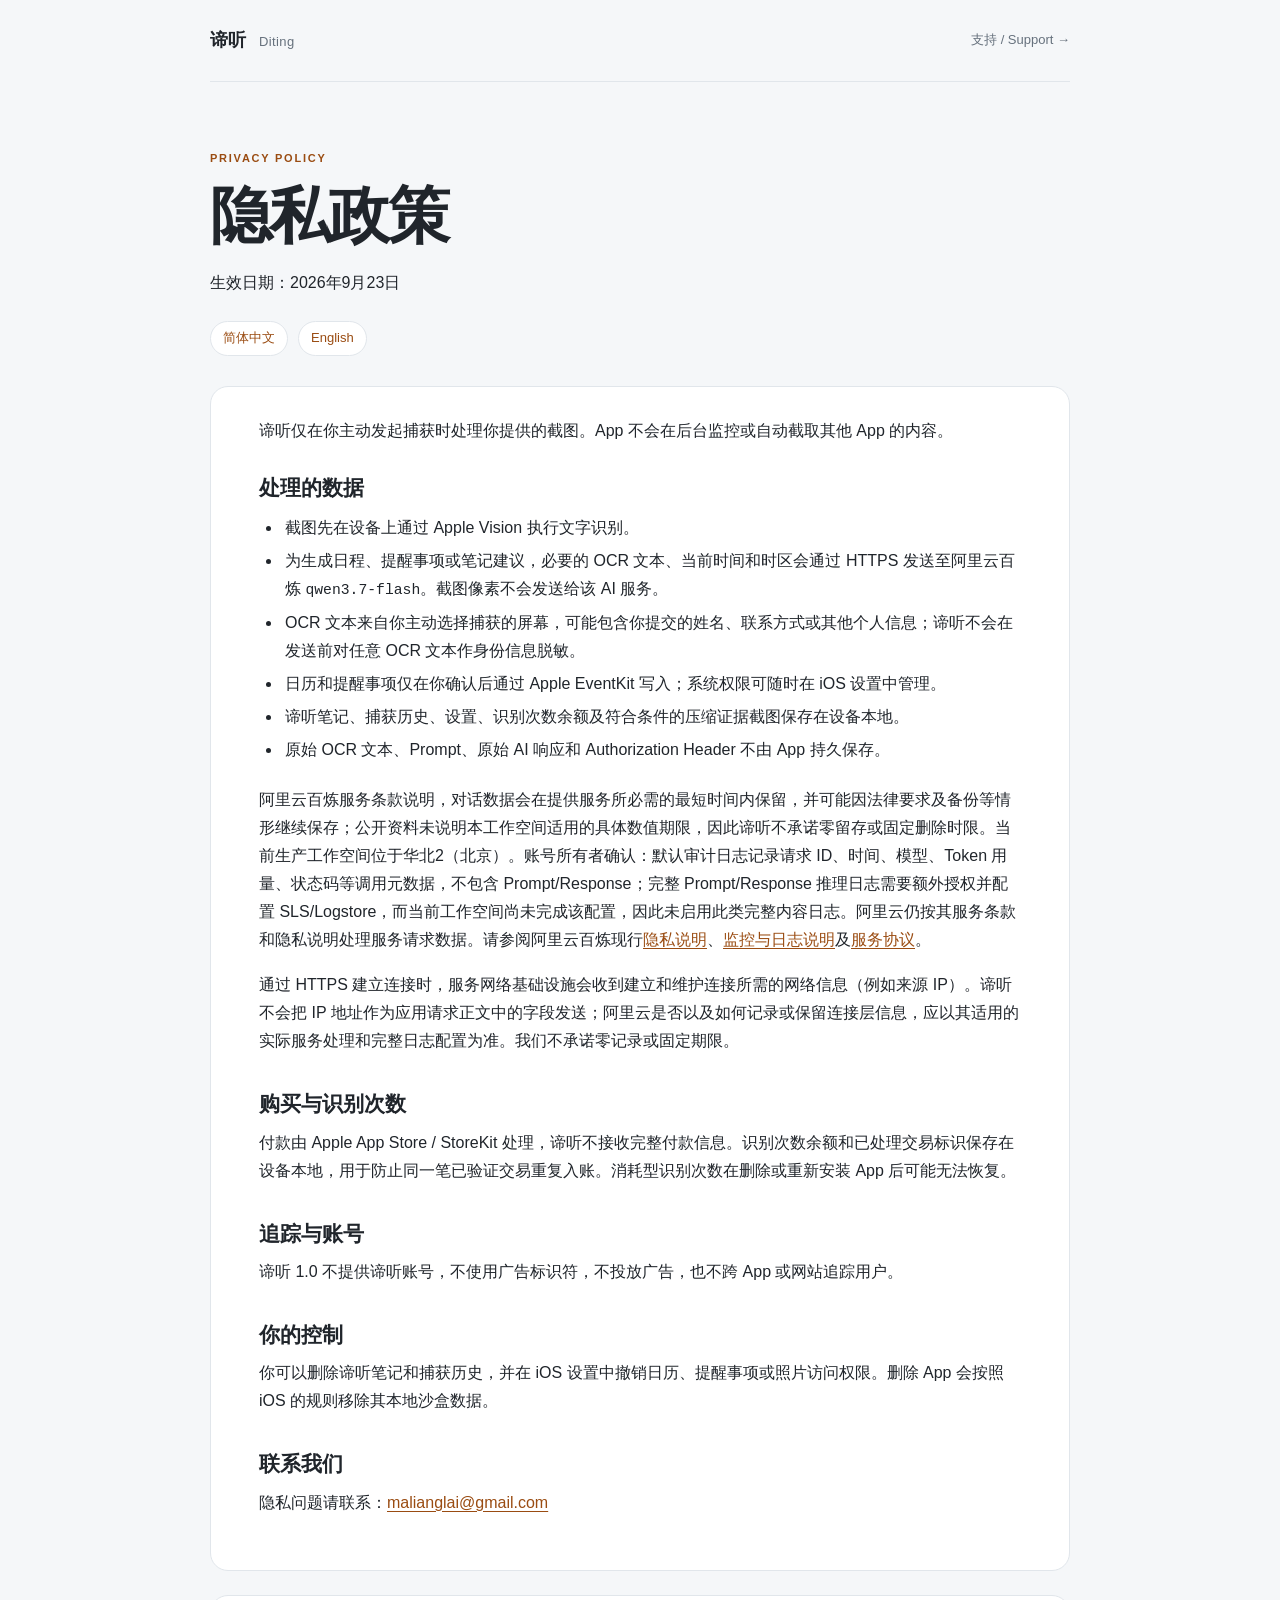
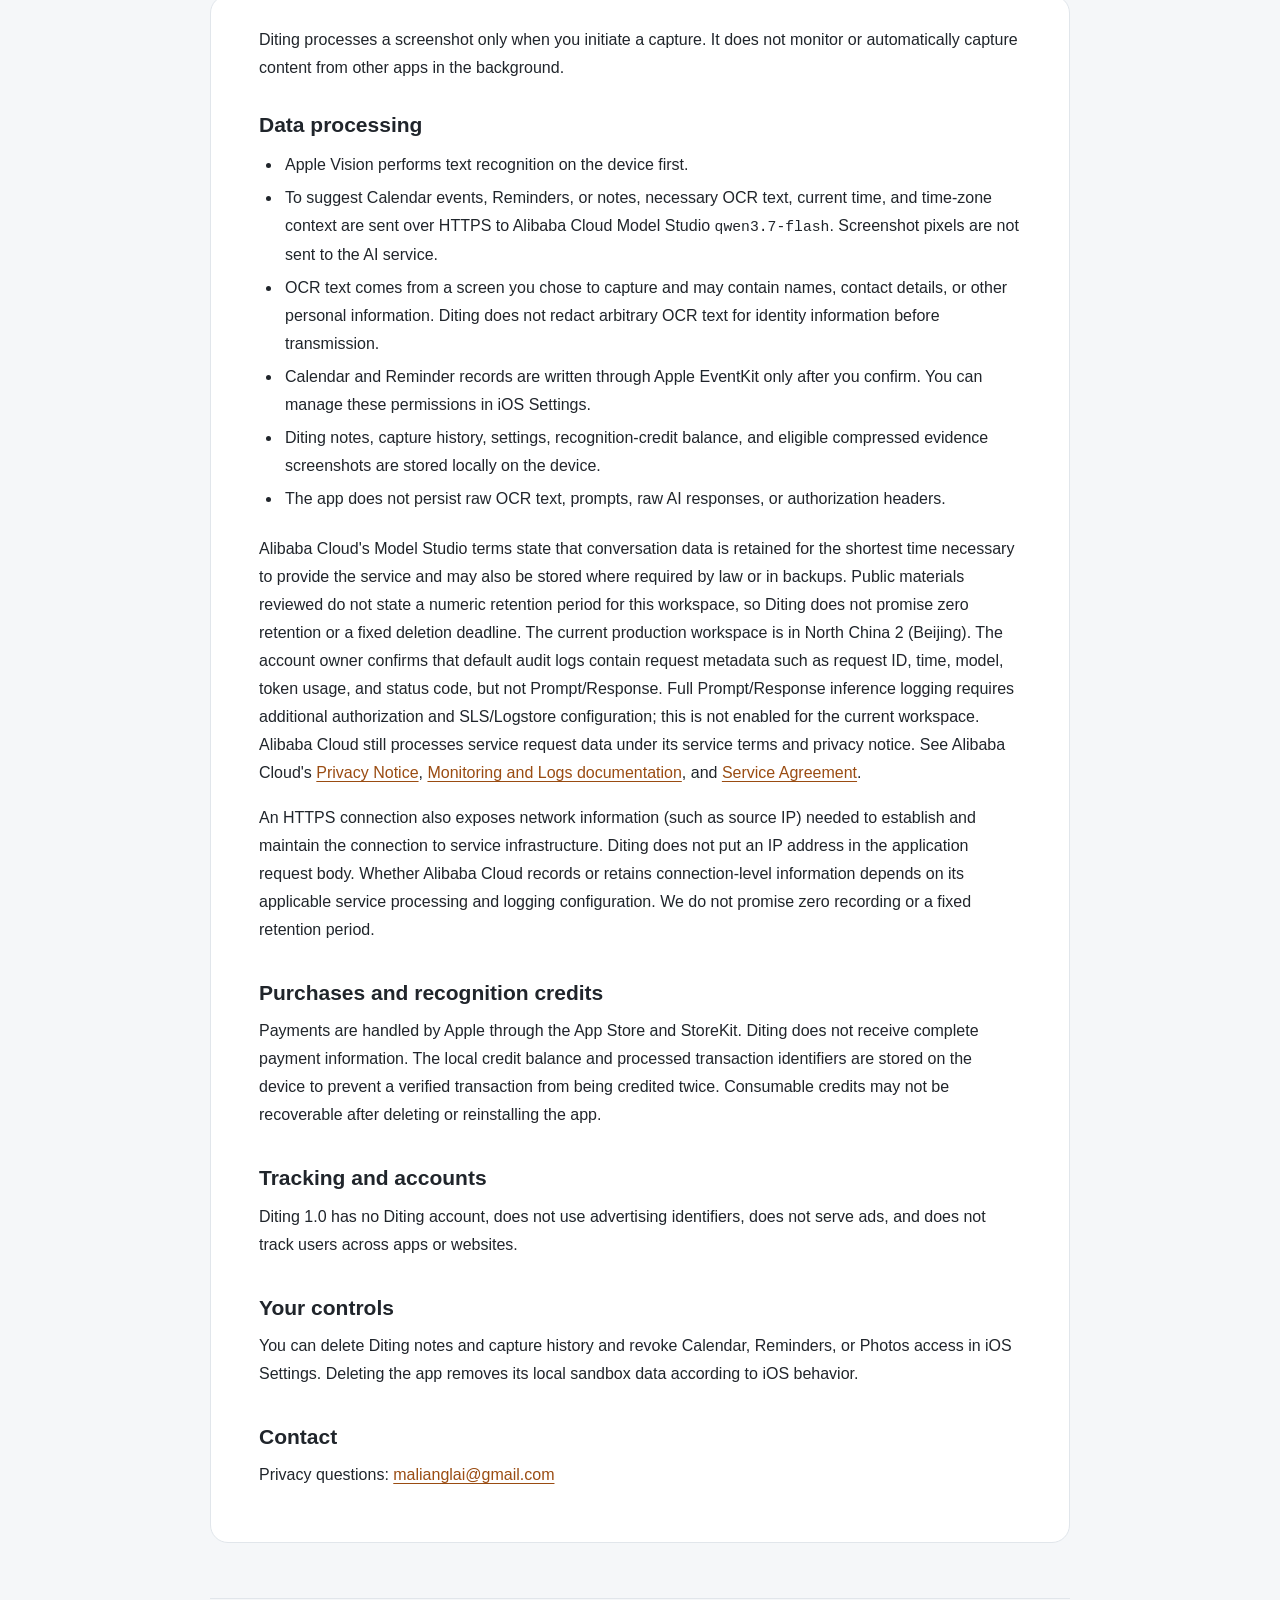
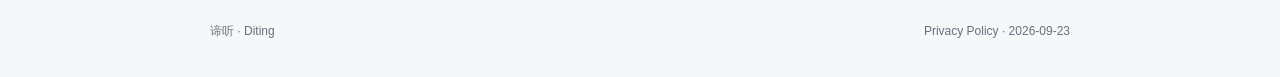
==== privacy/index.html @ f821b245 "Add privacy policy page in Chinese and English" ====
<!doctype html>
<html lang="zh-Hans">
<head>
  <meta charset="utf-8">
  <meta name="viewport" content="width=device-width, initial-scale=1">
  <meta name="referrer" content="strict-origin-when-cross-origin">
  <title>隐私政策 · 谛听 Diting</title>
  <link rel="stylesheet" href="../assets/site.css">
</head>
<body>
  <main class="shell">
    <header class="masthead"><a class="brand" href="../">谛听 <span>Diting</span></a><a class="back" href="../support/">支持 / Support →</a></header>
    <section class="intro compact"><p class="eyebrow">PRIVACY POLICY</p><h1>隐私政策</h1><p>生效日期：2026年9月23日</p><nav class="language" aria-label="语言"><a href="#zh">简体中文</a><a href="#en">English</a></nav></section>
    <article id="zh" class="policy" lang="zh-Hans">
      <p>谛听仅在你主动发起捕获时处理你提供的截图。App 不会在后台监控或自动截取其他 App 的内容。</p>
      <h2>处理的数据</h2>
      <ul>
        <li>截图先在设备上通过 Apple Vision 执行文字识别。</li>
        <li>为生成日程、提醒事项或笔记建议，必要的 OCR 文本、当前时间和时区会通过 HTTPS 发送至阿里云百炼 <code>qwen3.7-flash</code>。截图像素不会发送给该 AI 服务。</li>
        <li>OCR 文本来自你主动选择捕获的屏幕，可能包含你提交的姓名、联系方式或其他个人信息；谛听不会在发送前对任意 OCR 文本作身份信息脱敏。</li>
        <li>日历和提醒事项仅在你确认后通过 Apple EventKit 写入；系统权限可随时在 iOS 设置中管理。</li>
        <li>谛听笔记、捕获历史、设置、识别次数余额及符合条件的压缩证据截图保存在设备本地。</li>
        <li>原始 OCR 文本、Prompt、原始 AI 响应和 Authorization Header 不由 App 持久保存。</li>
      </ul>
      <p>阿里云百炼服务条款说明，对话数据会在提供服务所必需的最短时间内保留，并可能因法律要求及备份等情形继续保存；公开资料未说明本工作空间适用的具体数值期限，因此谛听不承诺零留存或固定删除时限。当前生产工作空间位于华北2（北京）。账号所有者确认：默认审计日志记录请求 ID、时间、模型、Token 用量、状态码等调用元数据，不包含 Prompt/Response；完整 Prompt/Response 推理日志需要额外授权并配置 SLS/Logstore，而当前工作空间尚未完成该配置，因此未启用此类完整内容日志。阿里云仍按其服务条款和隐私说明处理服务请求数据。请参阅阿里云百炼现行<a href="https://help.aliyun.com/zh/model-studio/privacy-notice" rel="noopener noreferrer">隐私说明</a>、<a href="https://help.aliyun.com/zh/model-studio/model-telemetry" rel="noopener noreferrer">监控与日志说明</a>及<a href="https://terms.alicdn.com/legal-agreement/terms/common_platform_service/20230728213935489/20230728213935489.html" rel="noopener noreferrer">服务协议</a>。</p>
      <p>通过 HTTPS 建立连接时，服务网络基础设施会收到建立和维护连接所需的网络信息（例如来源 IP）。谛听不会把 IP 地址作为应用请求正文中的字段发送；阿里云是否以及如何记录或保留连接层信息，应以其适用的实际服务处理和完整日志配置为准。我们不承诺零记录或固定期限。</p>
      <h2>购买与识别次数</h2>
      <p>付款由 Apple App Store / StoreKit 处理，谛听不接收完整付款信息。识别次数余额和已处理交易标识保存在设备本地，用于防止同一笔已验证交易重复入账。消耗型识别次数在删除或重新安装 App 后可能无法恢复。</p>
      <h2>追踪与账号</h2>
      <p>谛听 1.0 不提供谛听账号，不使用广告标识符，不投放广告，也不跨 App 或网站追踪用户。</p>
      <h2>你的控制</h2>
      <p>你可以删除谛听笔记和捕获历史，并在 iOS 设置中撤销日历、提醒事项或照片访问权限。删除 App 会按照 iOS 的规则移除其本地沙盒数据。</p>
      <h2>联系我们</h2>
      <p>隐私问题请联系：<a href="mailto:malianglai@gmail.com">malianglai@gmail.com</a></p>
    </article>
    <article id="en" class="policy english" lang="en">
      <p>Diting processes a screenshot only when you initiate a capture. It does not monitor or automatically capture content from other apps in the background.</p>
      <h2>Data processing</h2>
      <ul>
        <li>Apple Vision performs text recognition on the device first.</li>
        <li>To suggest Calendar events, Reminders, or notes, necessary OCR text, current time, and time-zone context are sent over HTTPS to Alibaba Cloud Model Studio <code>qwen3.7-flash</code>. Screenshot pixels are not sent to the AI service.</li>
        <li>OCR text comes from a screen you chose to capture and may contain names, contact details, or other personal information. Diting does not redact arbitrary OCR text for identity information before transmission.</li>
        <li>Calendar and Reminder records are written through Apple EventKit only after you confirm. You can manage these permissions in iOS Settings.</li>
        <li>Diting notes, capture history, settings, recognition-credit balance, and eligible compressed evidence screenshots are stored locally on the device.</li>
        <li>The app does not persist raw OCR text, prompts, raw AI responses, or authorization headers.</li>
      </ul>
      <p>Alibaba Cloud's Model Studio terms state that conversation data is retained for the shortest time necessary to provide the service and may also be stored where required by law or in backups. Public materials reviewed do not state a numeric retention period for this workspace, so Diting does not promise zero retention or a fixed deletion deadline. The current production workspace is in North China 2 (Beijing). The account owner confirms that default audit logs contain request metadata such as request ID, time, model, token usage, and status code, but not Prompt/Response. Full Prompt/Response inference logging requires additional authorization and SLS/Logstore configuration; this is not enabled for the current workspace. Alibaba Cloud still processes service request data under its service terms and privacy notice. See Alibaba Cloud's <a href="https://help.aliyun.com/zh/model-studio/privacy-notice" rel="noopener noreferrer">Privacy Notice</a>, <a href="https://help.aliyun.com/zh/model-studio/model-telemetry" rel="noopener noreferrer">Monitoring and Logs documentation</a>, and <a href="https://terms.alicdn.com/legal-agreement/terms/common_platform_service/20230728213935489/20230728213935489.html" rel="noopener noreferrer">Service Agreement</a>.</p>
      <p>An HTTPS connection also exposes network information (such as source IP) needed to establish and maintain the connection to service infrastructure. Diting does not put an IP address in the application request body. Whether Alibaba Cloud records or retains connection-level information depends on its applicable service processing and logging configuration. We do not promise zero recording or a fixed retention period.</p>
      <h2>Purchases and recognition credits</h2>
      <p>Payments are handled by Apple through the App Store and StoreKit. Diting does not receive complete payment information. The local credit balance and processed transaction identifiers are stored on the device to prevent a verified transaction from being credited twice. Consumable credits may not be recoverable after deleting or reinstalling the app.</p>
      <h2>Tracking and accounts</h2>
      <p>Diting 1.0 has no Diting account, does not use advertising identifiers, does not serve ads, and does not track users across apps or websites.</p>
      <h2>Your controls</h2>
      <p>You can delete Diting notes and capture history and revoke Calendar, Reminders, or Photos access in iOS Settings. Deleting the app removes its local sandbox data according to iOS behavior.</p>
      <h2>Contact</h2>
      <p>Privacy questions: <a href="mailto:malianglai@gmail.com">malianglai@gmail.com</a></p>
    </article>
    <footer><a href="../">谛听 · Diting</a><span>Privacy Policy · 2026-09-23</span></footer>
  </main>
</body>
</html>
---- assets/site.css ----
:root {
  color-scheme: light;
  --ink: #20252b;
  --muted: #66717d;
  --line: #e1e6eb;
  --accent: #9a4c12;
  --paper: #ffffff;
  --wash: #f5f7f9;
}

* { box-sizing: border-box; }
html { scroll-behavior: smooth; }
body {
  margin: 0;
  background: var(--wash);
  color: var(--ink);
  font-family: -apple-system, BlinkMacSystemFont, "Segoe UI", "PingFang SC", "Hiragino Sans GB", "Microsoft YaHei", sans-serif;
  font-size: 16px;
  line-height: 1.75;
  -webkit-font-smoothing: antialiased;
}
a { color: #9a4c12; text-underline-offset: 3px; }
a:hover { color: #713508; }
.shell { width: min(100% - 40px, 860px); margin: 0 auto; }
.masthead { min-height: 82px; display: flex; align-items: center; justify-content: space-between; border-bottom: 1px solid var(--line); }
.brand { color: var(--ink); font-size: 18px; font-weight: 720; letter-spacing: .02em; text-decoration: none; }
.brand span { margin-left: 7px; color: var(--muted); font-size: 13px; font-weight: 500; }
.updated, .back { color: var(--muted); font-size: 13px; text-decoration: none; }
.intro { padding: clamp(50px, 10vw, 94px) 0 46px; }
.intro.compact { padding: 56px 0 30px; }
.eyebrow, .card-kicker { color: var(--accent); font-size: 11px; font-weight: 750; letter-spacing: .16em; }
h1 { margin: 13px 0 18px; font-size: clamp(36px, 8vw, 62px); line-height: 1.13; letter-spacing: -.045em; }
h1 span { color: var(--muted); font-weight: 530; }
.intro > p:last-child { color: var(--muted); }
.cards { display: grid; grid-template-columns: repeat(2, minmax(0, 1fr)); gap: 16px; padding: 10px 0 85px; }
.card { min-height: 190px; position: relative; display: flex; flex-direction: column; align-items: flex-start; justify-content: center; gap: 2px; padding: 26px; border: 1px solid var(--line); border-radius: 18px; background: var(--paper); text-decoration: none; transition: border-color .15s ease, transform .15s ease; }
.card:hover { border-color: #d4a27d; transform: translateY(-2px); }
.card strong { margin-top: 12px; color: var(--ink); font-size: 24px; }
.card > span:not(.card-kicker):not(.arrow) { color: var(--muted); }
.arrow { position: absolute; right: 24px; top: 22px; color: var(--accent); font-size: 22px; }
.language { display: flex; gap: 10px; margin-top: 24px; }
.language a { display: inline-block; padding: 5px 12px; border: 1px solid var(--line); border-radius: 999px; background: var(--paper); font-size: 13px; text-decoration: none; }
.policy { padding: 30px clamp(20px, 5vw, 48px) 36px; border: 1px solid var(--line); border-radius: 18px; background: var(--paper); overflow-wrap: anywhere; }
.policy + .policy { margin-top: 24px; }
.policy.english { margin-bottom: 55px; }
.policy h2 { margin: 34px 0 10px; font-size: 21px; line-height: 1.4; }
.policy h2:first-of-type { margin-top: 28px; }
.policy p { margin: 0 0 17px; }
.policy li { padding-left: 3px; margin: 5px 0; }
.policy ul { padding-left: 23px; margin: 12px 0 22px; }
code { font-size: .92em; }
footer { display: flex; justify-content: space-between; gap: 16px; padding: 22px 0 36px; border-top: 1px solid var(--line); color: var(--muted); font-size: 12px; }
footer a { color: inherit; text-decoration: none; }
@media (max-width: 560px) {
  .shell { width: min(100% - 28px, 860px); }
  .masthead { min-height: 66px; }
  .updated, .back { max-width: 48%; text-align: right; font-size: 11px; }
  .cards { grid-template-columns: 1fr; gap: 12px; padding-bottom: 55px; }
  .card { min-height: 150px; }
  .policy { padding: 24px 20px 28px; border-radius: 14px; }
  footer { font-size: 11px; }
}
@media (prefers-reduced-motion: reduce) { html { scroll-behavior: auto; } .card { transition: none; } }
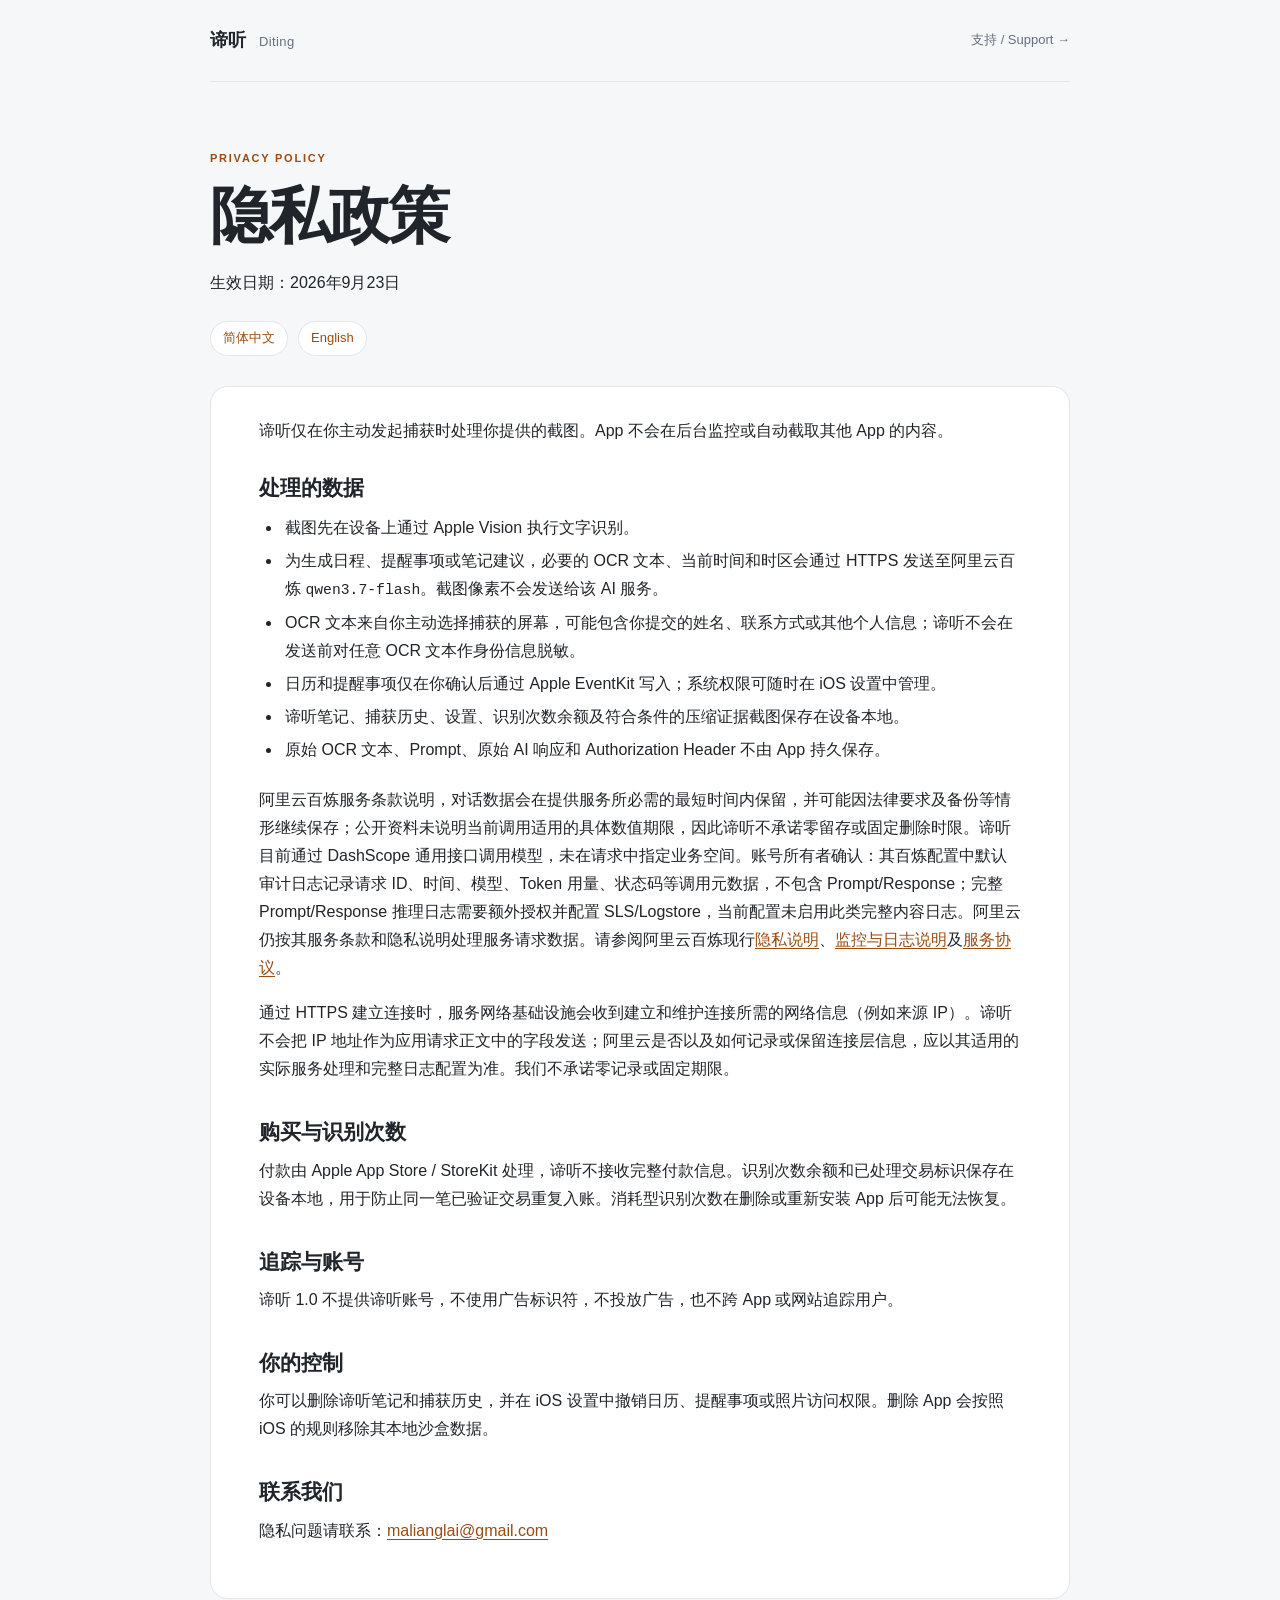
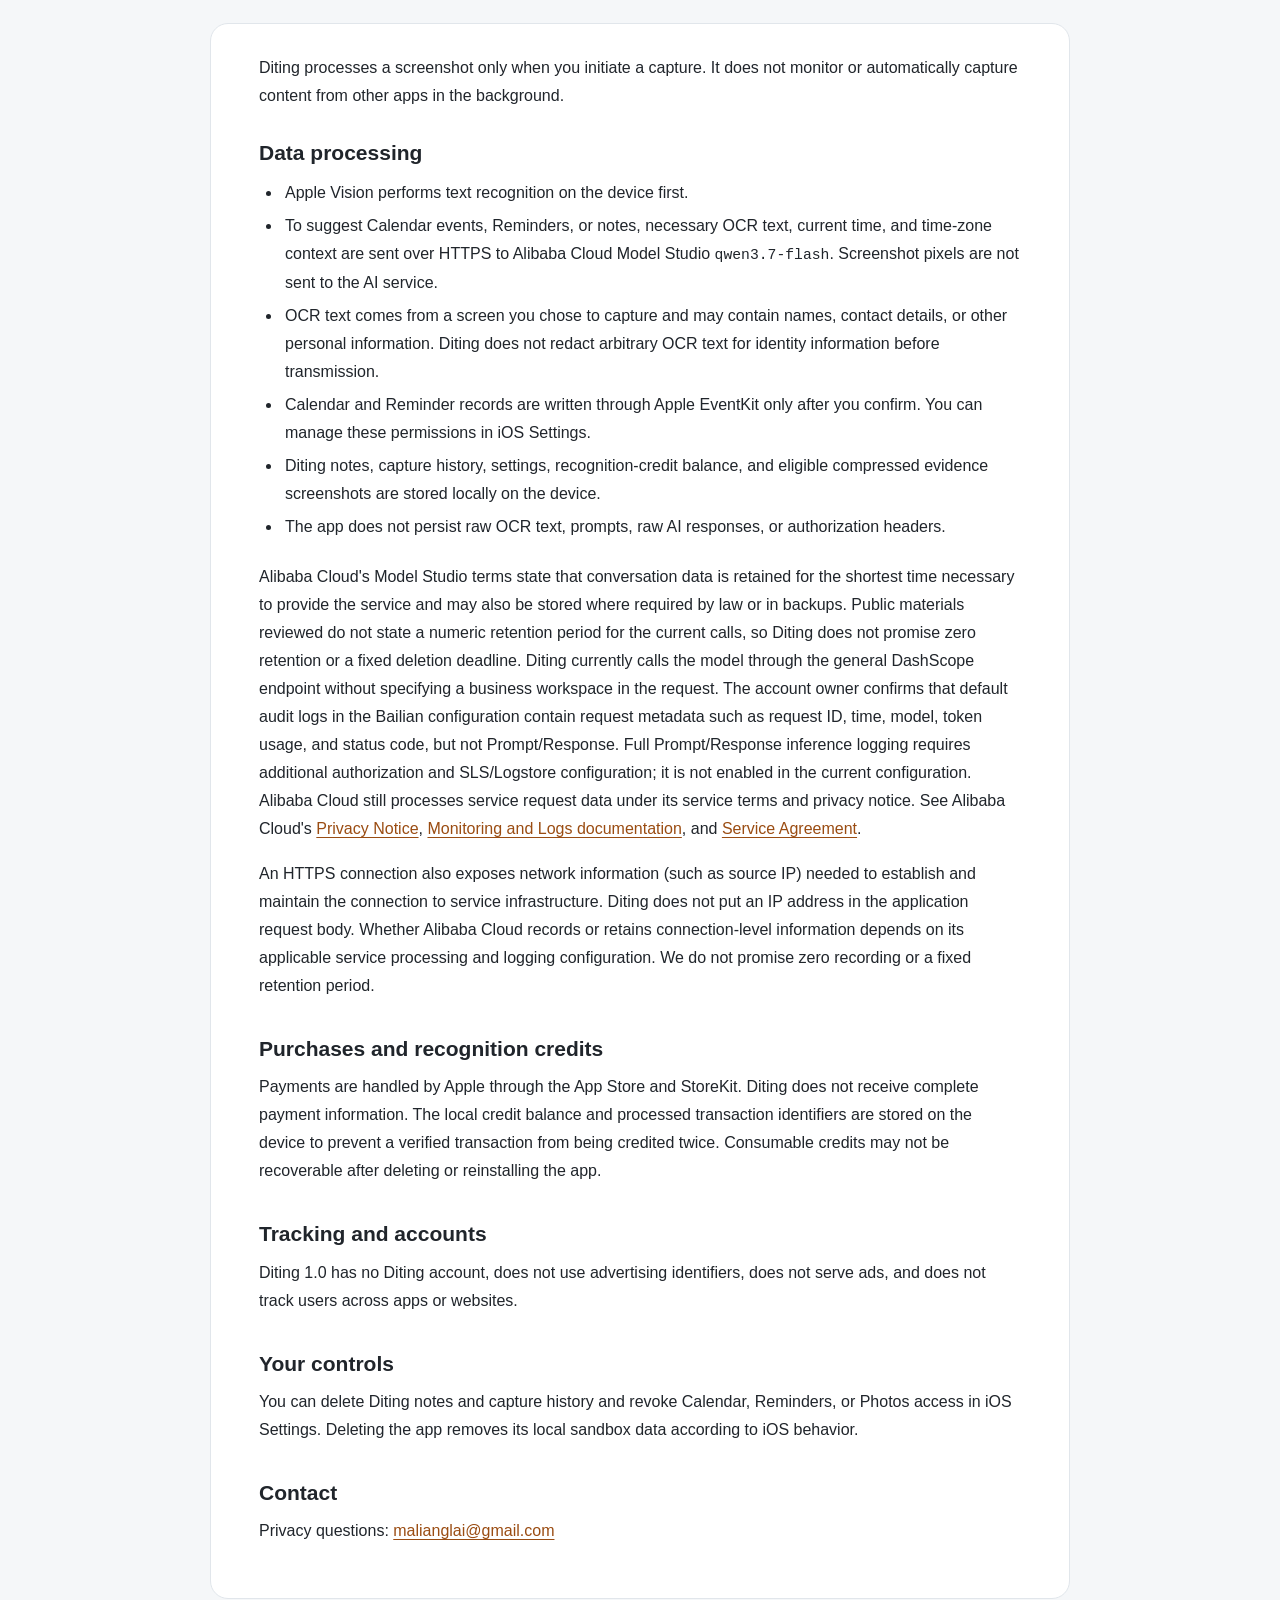
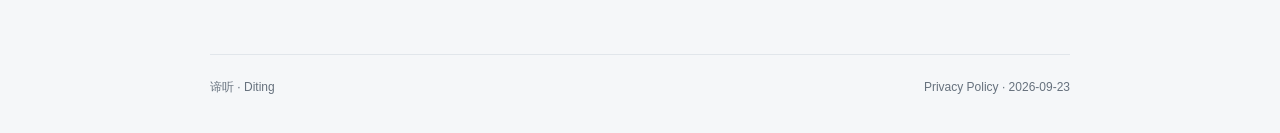
==== commit c1585266: "Update index.html Updated privacy policy text for clarity and accuracy regarding data retention and " ====
--- a/privacy/index.html
+++ b/privacy/index.html
@@ -22,7 +22,7 @@
         <li>谛听笔记、捕获历史、设置、识别次数余额及符合条件的压缩证据截图保存在设备本地。</li>
         <li>原始 OCR 文本、Prompt、原始 AI 响应和 Authorization Header 不由 App 持久保存。</li>
       </ul>
-      <p>阿里云百炼服务条款说明，对话数据会在提供服务所必需的最短时间内保留，并可能因法律要求及备份等情形继续保存；公开资料未说明本工作空间适用的具体数值期限，因此谛听不承诺零留存或固定删除时限。当前生产工作空间位于华北2（北京）。账号所有者确认：默认审计日志记录请求 ID、时间、模型、Token 用量、状态码等调用元数据，不包含 Prompt/Response；完整 Prompt/Response 推理日志需要额外授权并配置 SLS/Logstore，而当前工作空间尚未完成该配置，因此未启用此类完整内容日志。阿里云仍按其服务条款和隐私说明处理服务请求数据。请参阅阿里云百炼现行<a href="https://help.aliyun.com/zh/model-studio/privacy-notice" rel="noopener noreferrer">隐私说明</a>、<a href="https://help.aliyun.com/zh/model-studio/model-telemetry" rel="noopener noreferrer">监控与日志说明</a>及<a href="https://terms.alicdn.com/legal-agreement/terms/common_platform_service/20230728213935489/20230728213935489.html" rel="noopener noreferrer">服务协议</a>。</p>
+      <p>阿里云百炼服务条款说明，对话数据会在提供服务所必需的最短时间内保留，并可能因法律要求及备份等情形继续保存；公开资料未说明当前调用适用的具体数值期限，因此谛听不承诺零留存或固定删除时限。谛听目前通过 DashScope 通用接口调用模型，未在请求中指定业务空间。账号所有者确认：其百炼配置中默认审计日志记录请求 ID、时间、模型、Token 用量、状态码等调用元数据，不包含 Prompt/Response；完整 Prompt/Response 推理日志需要额外授权并配置 SLS/Logstore，当前配置未启用此类完整内容日志。阿里云仍按其服务条款和隐私说明处理服务请求数据。请参阅阿里云百炼现行<a href="https://help.aliyun.com/zh/model-studio/privacy-notice" rel="noopener noreferrer">隐私说明</a>、<a href="https://help.aliyun.com/zh/model-studio/model-telemetry" rel="noopener noreferrer">监控与日志说明</a>及<a href="https://terms.alicdn.com/legal-agreement/terms/common_platform_service/20230728213935489/20230728213935489.html" rel="noopener noreferrer">服务协议</a>。</p>
       <p>通过 HTTPS 建立连接时，服务网络基础设施会收到建立和维护连接所需的网络信息（例如来源 IP）。谛听不会把 IP 地址作为应用请求正文中的字段发送；阿里云是否以及如何记录或保留连接层信息，应以其适用的实际服务处理和完整日志配置为准。我们不承诺零记录或固定期限。</p>
       <h2>购买与识别次数</h2>
       <p>付款由 Apple App Store / StoreKit 处理，谛听不接收完整付款信息。识别次数余额和已处理交易标识保存在设备本地，用于防止同一笔已验证交易重复入账。消耗型识别次数在删除或重新安装 App 后可能无法恢复。</p>
@@ -44,7 +44,7 @@
         <li>Diting notes, capture history, settings, recognition-credit balance, and eligible compressed evidence screenshots are stored locally on the device.</li>
         <li>The app does not persist raw OCR text, prompts, raw AI responses, or authorization headers.</li>
       </ul>
-      <p>Alibaba Cloud's Model Studio terms state that conversation data is retained for the shortest time necessary to provide the service and may also be stored where required by law or in backups. Public materials reviewed do not state a numeric retention period for this workspace, so Diting does not promise zero retention or a fixed deletion deadline. The current production workspace is in North China 2 (Beijing). The account owner confirms that default audit logs contain request metadata such as request ID, time, model, token usage, and status code, but not Prompt/Response. Full Prompt/Response inference logging requires additional authorization and SLS/Logstore configuration; this is not enabled for the current workspace. Alibaba Cloud still processes service request data under its service terms and privacy notice. See Alibaba Cloud's <a href="https://help.aliyun.com/zh/model-studio/privacy-notice" rel="noopener noreferrer">Privacy Notice</a>, <a href="https://help.aliyun.com/zh/model-studio/model-telemetry" rel="noopener noreferrer">Monitoring and Logs documentation</a>, and <a href="https://terms.alicdn.com/legal-agreement/terms/common_platform_service/20230728213935489/20230728213935489.html" rel="noopener noreferrer">Service Agreement</a>.</p>
+      <p>Alibaba Cloud's Model Studio terms state that conversation data is retained for the shortest time necessary to provide the service and may also be stored where required by law or in backups. Public materials reviewed do not state a numeric retention period for the current calls, so Diting does not promise zero retention or a fixed deletion deadline. Diting currently calls the model through the general DashScope endpoint without specifying a business workspace in the request. The account owner confirms that default audit logs in the Bailian configuration contain request metadata such as request ID, time, model, token usage, and status code, but not Prompt/Response. Full Prompt/Response inference logging requires additional authorization and SLS/Logstore configuration; it is not enabled in the current configuration. Alibaba Cloud still processes service request data under its service terms and privacy notice. See Alibaba Cloud's <a href="https://help.aliyun.com/zh/model-studio/privacy-notice" rel="noopener noreferrer">Privacy Notice</a>, <a href="https://help.aliyun.com/zh/model-studio/model-telemetry" rel="noopener noreferrer">Monitoring and Logs documentation</a>, and <a href="https://terms.alicdn.com/legal-agreement/terms/common_platform_service/20230728213935489/20230728213935489.html" rel="noopener noreferrer">Service Agreement</a>.</p>
       <p>An HTTPS connection also exposes network information (such as source IP) needed to establish and maintain the connection to service infrastructure. Diting does not put an IP address in the application request body. Whether Alibaba Cloud records or retains connection-level information depends on its applicable service processing and logging configuration. We do not promise zero recording or a fixed retention period.</p>
       <h2>Purchases and recognition credits</h2>
       <p>Payments are handled by Apple through the App Store and StoreKit. Diting does not receive complete payment information. The local credit balance and processed transaction identifiers are stored on the device to prevent a verified transaction from being credited twice. Consumable credits may not be recoverable after deleting or reinstalling the app.</p>
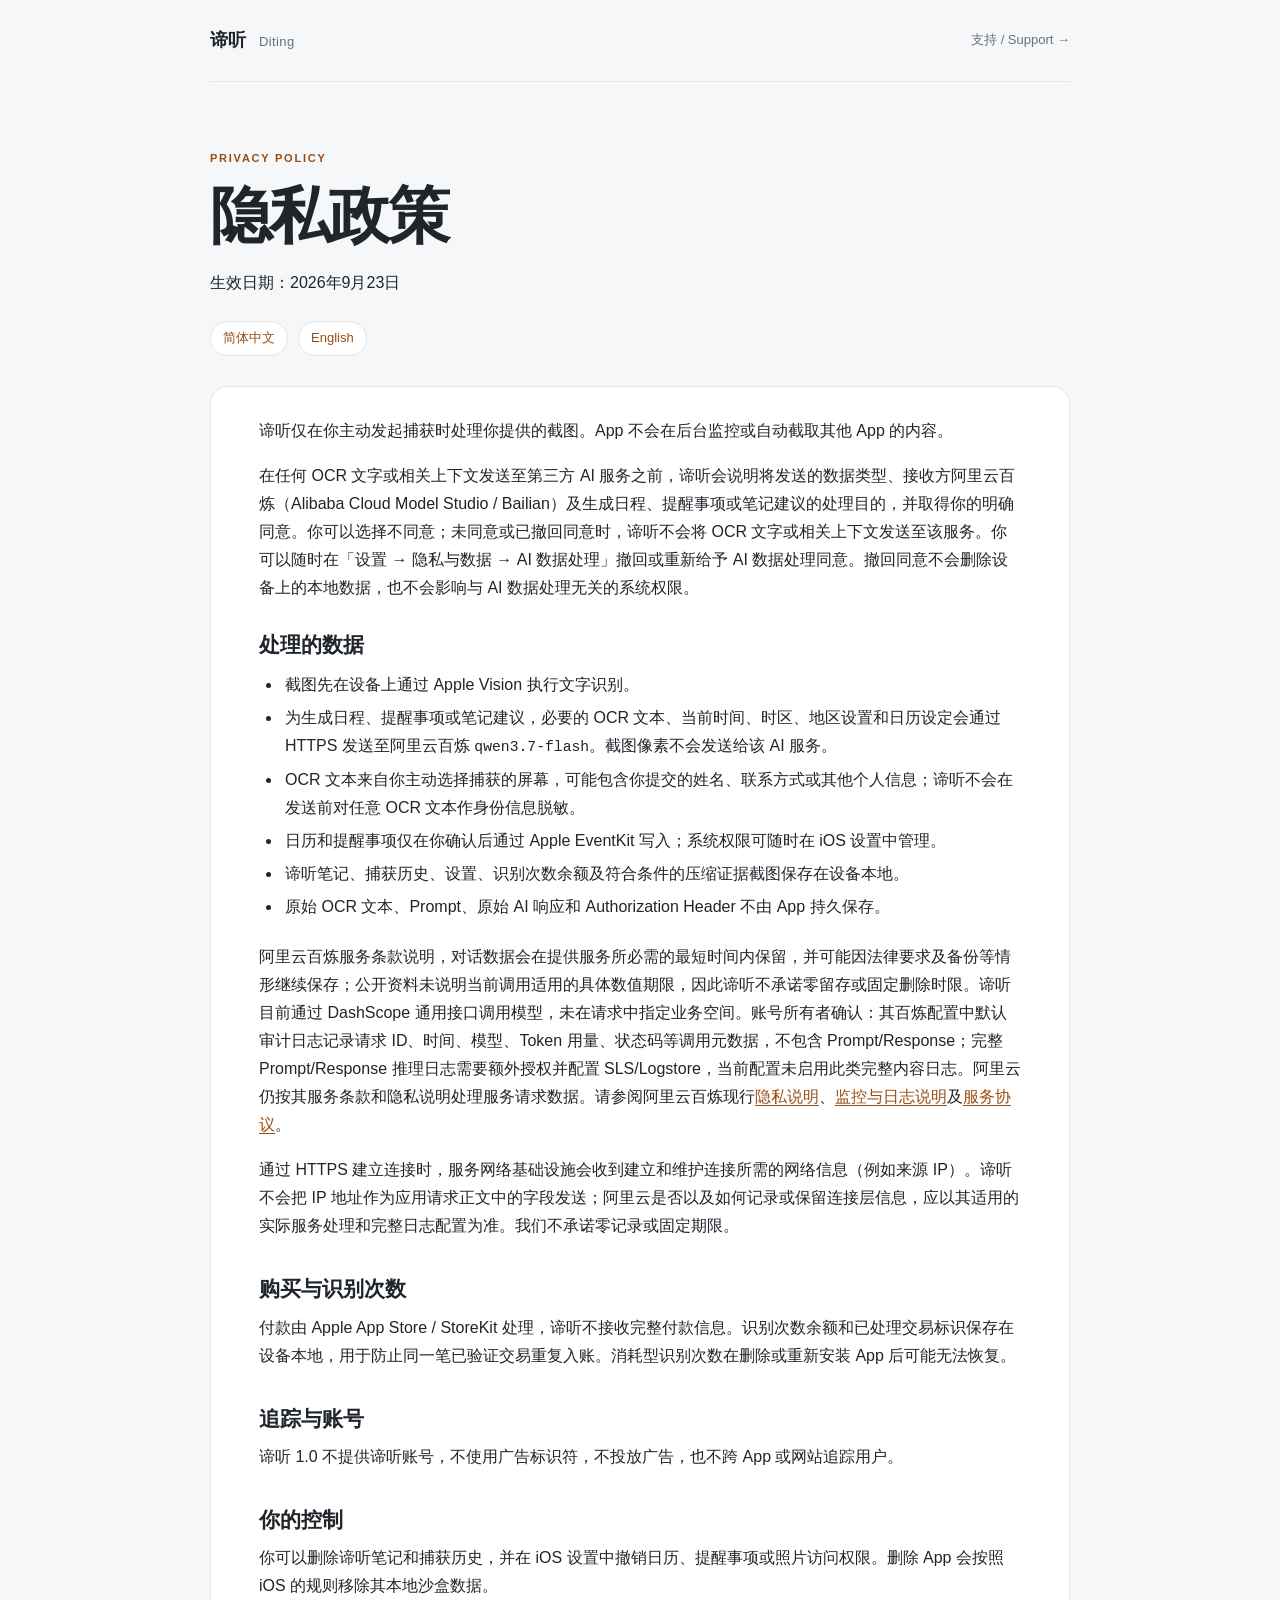
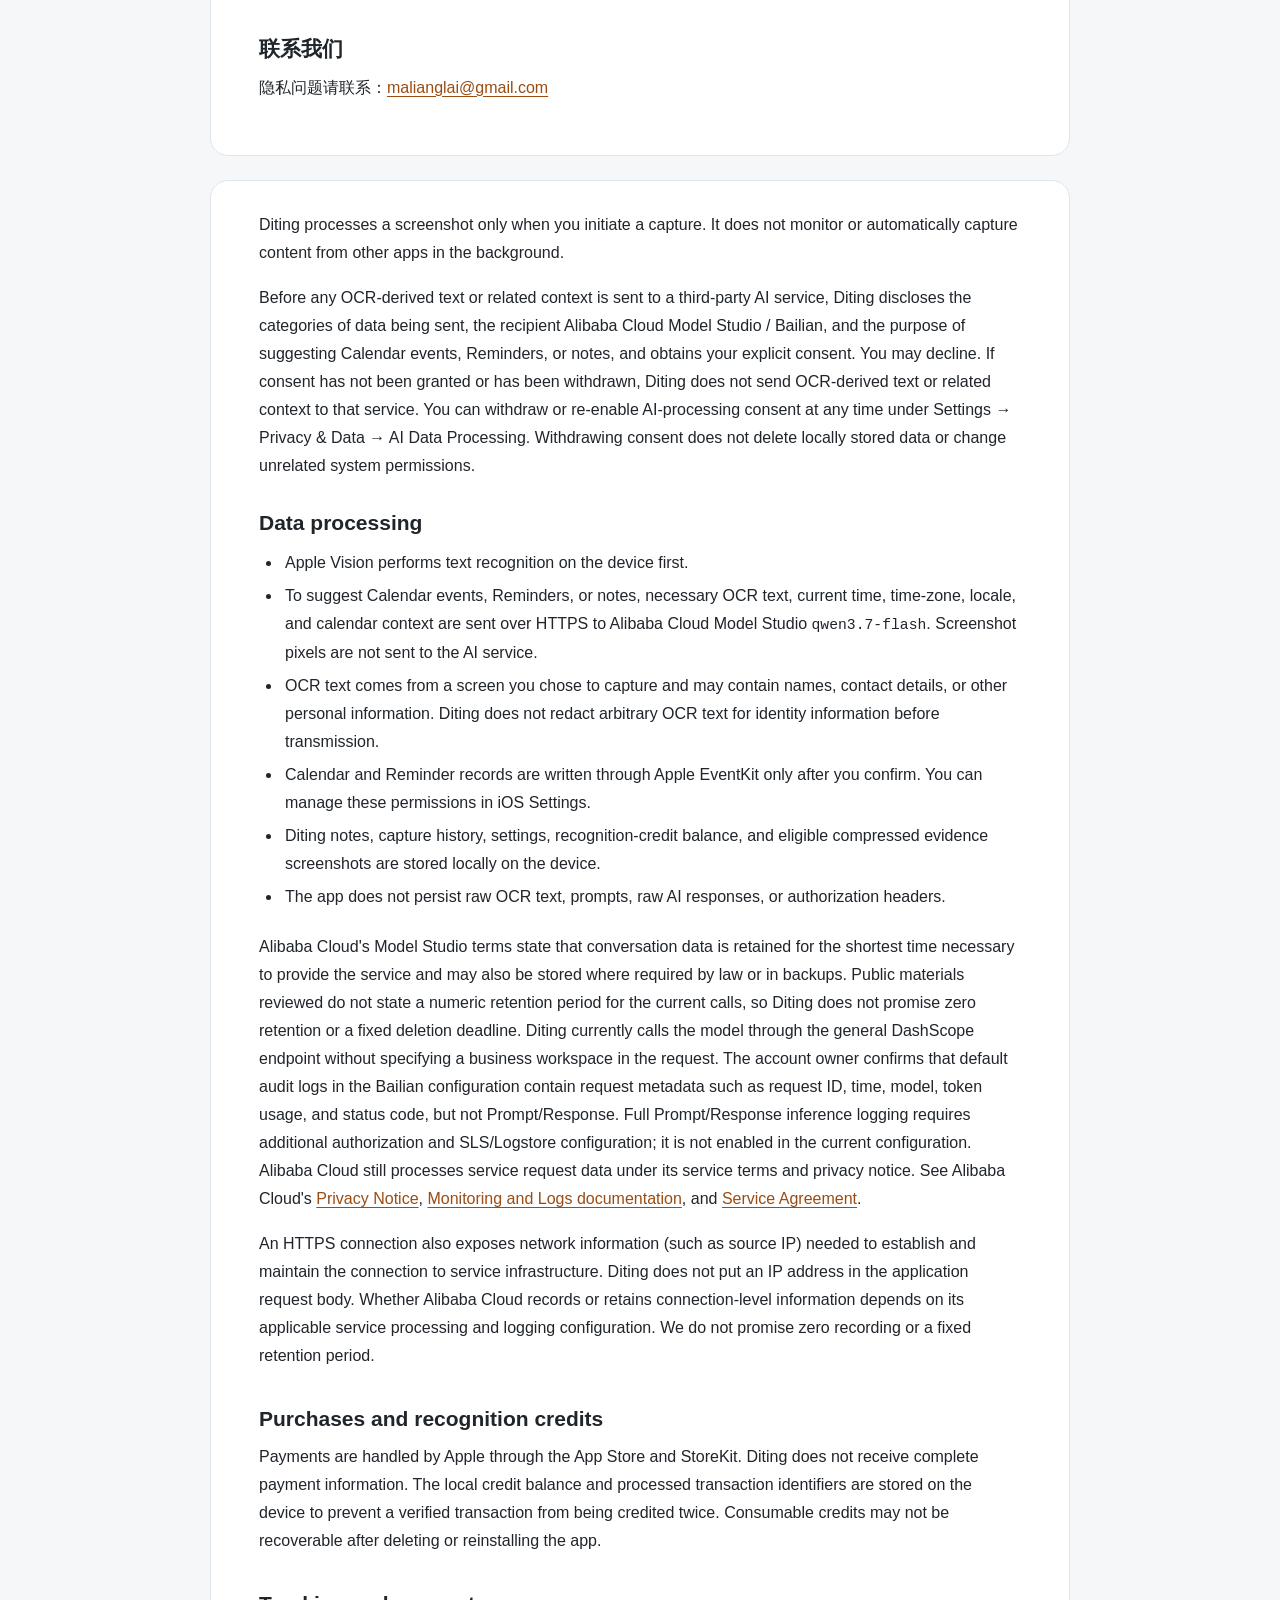
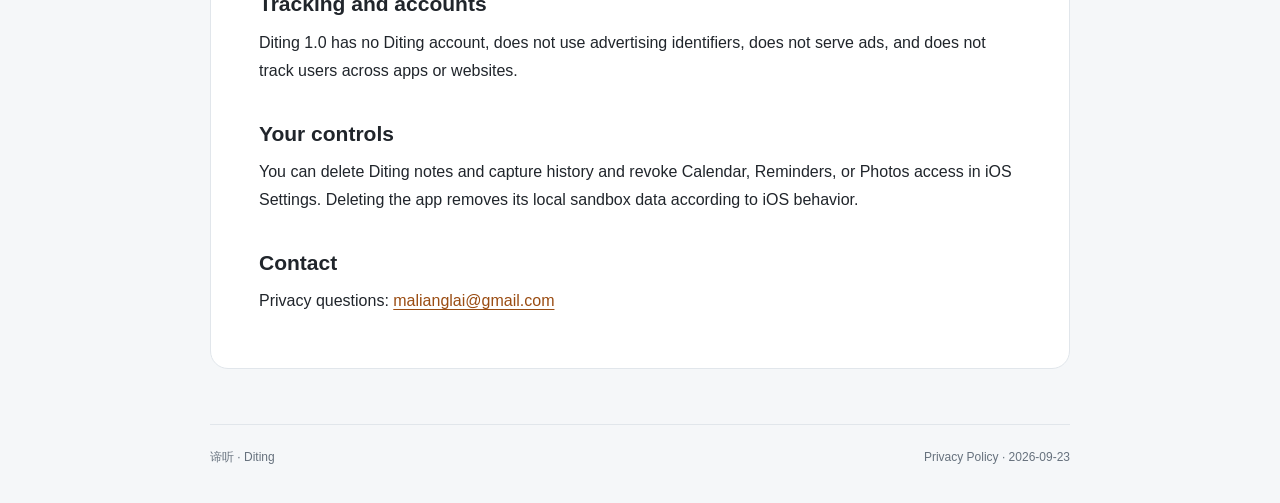
==== commit 341cf589: "Disclose Build 11 AI consent and withdrawal in privacy policy" ====
--- a/privacy/index.html
+++ b/privacy/index.html
@@ -13,10 +13,11 @@
     <section class="intro compact"><p class="eyebrow">PRIVACY POLICY</p><h1>隐私政策</h1><p>生效日期：2026年9月23日</p><nav class="language" aria-label="语言"><a href="#zh">简体中文</a><a href="#en">English</a></nav></section>
     <article id="zh" class="policy" lang="zh-Hans">
       <p>谛听仅在你主动发起捕获时处理你提供的截图。App 不会在后台监控或自动截取其他 App 的内容。</p>
+      <p>在任何 OCR 文字或相关上下文发送至第三方 AI 服务之前，谛听会说明将发送的数据类型、接收方阿里云百炼（Alibaba Cloud Model Studio / Bailian）及生成日程、提醒事项或笔记建议的处理目的，并取得你的明确同意。你可以选择不同意；未同意或已撤回同意时，谛听不会将 OCR 文字或相关上下文发送至该服务。你可以随时在「设置 → 隐私与数据 → AI 数据处理」撤回或重新给予 AI 数据处理同意。撤回同意不会删除设备上的本地数据，也不会影响与 AI 数据处理无关的系统权限。</p>
       <h2>处理的数据</h2>
       <ul>
         <li>截图先在设备上通过 Apple Vision 执行文字识别。</li>
-        <li>为生成日程、提醒事项或笔记建议，必要的 OCR 文本、当前时间和时区会通过 HTTPS 发送至阿里云百炼 <code>qwen3.7-flash</code>。截图像素不会发送给该 AI 服务。</li>
+        <li>为生成日程、提醒事项或笔记建议，必要的 OCR 文本、当前时间、时区、地区设置和日历设定会通过 HTTPS 发送至阿里云百炼 <code>qwen3.7-flash</code>。截图像素不会发送给该 AI 服务。</li>
         <li>OCR 文本来自你主动选择捕获的屏幕，可能包含你提交的姓名、联系方式或其他个人信息；谛听不会在发送前对任意 OCR 文本作身份信息脱敏。</li>
         <li>日历和提醒事项仅在你确认后通过 Apple EventKit 写入；系统权限可随时在 iOS 设置中管理。</li>
         <li>谛听笔记、捕获历史、设置、识别次数余额及符合条件的压缩证据截图保存在设备本地。</li>
@@ -35,10 +36,11 @@
     </article>
     <article id="en" class="policy english" lang="en">
       <p>Diting processes a screenshot only when you initiate a capture. It does not monitor or automatically capture content from other apps in the background.</p>
+      <p>Before any OCR-derived text or related context is sent to a third-party AI service, Diting discloses the categories of data being sent, the recipient Alibaba Cloud Model Studio / Bailian, and the purpose of suggesting Calendar events, Reminders, or notes, and obtains your explicit consent. You may decline. If consent has not been granted or has been withdrawn, Diting does not send OCR-derived text or related context to that service. You can withdraw or re-enable AI-processing consent at any time under Settings → Privacy &amp; Data → AI Data Processing. Withdrawing consent does not delete locally stored data or change unrelated system permissions.</p>
       <h2>Data processing</h2>
       <ul>
         <li>Apple Vision performs text recognition on the device first.</li>
-        <li>To suggest Calendar events, Reminders, or notes, necessary OCR text, current time, and time-zone context are sent over HTTPS to Alibaba Cloud Model Studio <code>qwen3.7-flash</code>. Screenshot pixels are not sent to the AI service.</li>
+        <li>To suggest Calendar events, Reminders, or notes, necessary OCR text, current time, time-zone, locale, and calendar context are sent over HTTPS to Alibaba Cloud Model Studio <code>qwen3.7-flash</code>. Screenshot pixels are not sent to the AI service.</li>
         <li>OCR text comes from a screen you chose to capture and may contain names, contact details, or other personal information. Diting does not redact arbitrary OCR text for identity information before transmission.</li>
         <li>Calendar and Reminder records are written through Apple EventKit only after you confirm. You can manage these permissions in iOS Settings.</li>
         <li>Diting notes, capture history, settings, recognition-credit balance, and eligible compressed evidence screenshots are stored locally on the device.</li>
